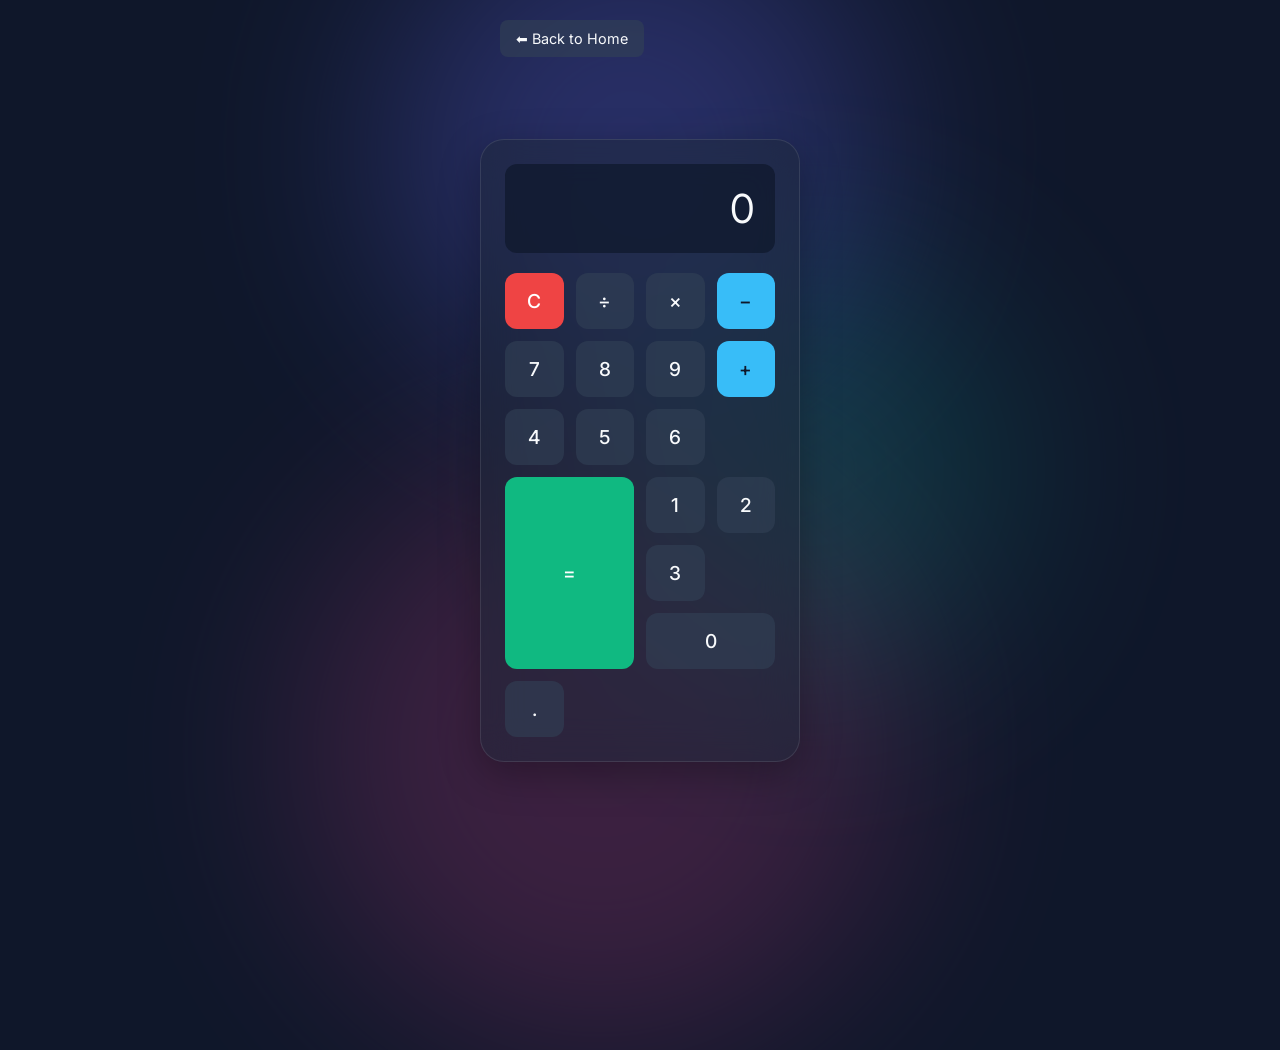
==== tools/calculator/index.html @ 0cd76e82 "Revamp site: Dark theme, separate tool pages, search bar, and docs" ====
<!DOCTYPE html>
<html lang="en">
<head>
    <meta charset="UTF-8">
    <meta name="viewport" content="width=device-width, initial-scale=1.0">
    <title>Calculator</title>
    <link href="https://fonts.googleapis.com/css2?family=Inter:wght@400;500;600&display=swap" rel="stylesheet">
    <link rel="stylesheet" href="../../style.css">
    <style>
        * { box-sizing: border-box; margin: 0; padding: 0; }
        body, html {
            height: 100vh;
            display: flex;
            align-items: center;
            justify-content: center;
        }
        .calculator {
            background: rgba(30, 41, 59, 0.5);
            backdrop-filter: blur(20px);
            -webkit-backdrop-filter: blur(20px);
            border: 1px solid rgba(255, 255, 255, 0.1);
            border-radius: 24px;
            padding: 24px;
            box-shadow: 0 12px 40px rgba(0, 0, 0, 0.3);
            width: 320px;
        }
        .display {
            background: rgba(15, 23, 42, 0.7);
            border-radius: 12px;
            padding: 20px;
            text-align: right;
            font-size: 2.5rem;
            margin-bottom: 20px;
            color: #f8fafc;
            min-height: 80px;
            word-wrap: break-word;
        }
        .buttons {
            display: grid;
            grid-template-columns: repeat(4, 1fr);
            gap: 12px;
        }
        button {
            border: none;
            padding: 16px;
            font-size: 1.2rem;
            border-radius: 12px;
            cursor: pointer;
            font-family: inherit;
            background: rgba(51, 65, 85, 0.6);
            color: #f8fafc;
            transition: all 0.2s;
            font-weight: 500;
        }
        button:hover { background: rgba(71, 85, 105, 0.9); }
        button:active { transform: scale(0.95); }
        .operator { background: #38bdf8; color: #0f172a; }
        .operator:hover { background: #7dd3fc; }
        .equals { background: #10b981; color: white; grid-column: span 2; }
        .equals:hover { background: #34d399; }
        .clear { background: #ef4444; color: white; }
        .clear:hover { background: #f87171; }
        .back-btn {
            position: absolute;
            top: 20px;
            left: 20px;
            text-decoration: none;
            color: #f8fafc;
            background: rgba(51, 65, 85, 0.6);
            padding: 10px 16px;
            border-radius: 8px;
            font-size: 0.9rem;
            transition: all 0.3s;
        }
        .back-btn:hover { background: rgba(71, 85, 105, 0.9); }
    </style>
</head>
<body>
    <!-- Background decoration -->
    <div class="bg-shape shape1"></div>
    <div class="bg-shape shape2"></div>
    <div class="bg-shape shape3"></div>

    <a href="../../index.html" class="back-btn">⬅ Back to Home</a>
    <div class="calculator">
        <div class="display" id="display">0</div>
        <div class="buttons">
            <button class="clear" onclick="clearDisplay()">C</button>
            <button onclick="append('/')">÷</button>
            <button onclick="append('*')">×</button>
            <button class="operator" onclick="append('-')">−</button>
            
            <button onclick="append('7')">7</button>
            <button onclick="append('8')">8</button>
            <button onclick="append('9')">9</button>
            <button class="operator" onclick="append('+')">+</button>
            
            <button onclick="append('4')">4</button>
            <button onclick="append('5')">5</button>
            <button onclick="append('6')">6</button>
            <button class="equals" style="grid-row: span 3;" onclick="calculate()">=</button>
            
            <button onclick="append('1')">1</button>
            <button onclick="append('2')">2</button>
            <button onclick="append('3')">3</button>
            
            <button style="grid-column: span 2;" onclick="append('0')">0</button>
            <button onclick="append('.')">.</button>
        </div>
    </div>

    <script>
        const display = document.getElementById('display');
        let current = '';

        function append(val) {
            if(current === '0' && val !== '.') current = '';
            current += val;
            updateDisplay();
        }

        function clearDisplay() {
            current = '0';
            updateDisplay();
        }

        function calculate() {
            try {
                // Warning: eval is used for simple demo purposes. In production, use a math parser.
                current = eval(current).toString();
            } catch (e) {
                current = 'Error';
            }
            updateDisplay();
        }

        function updateDisplay() {
            display.innerText = current || '0';
        }
    </script>
</body>
</html>
---- style.css ----
:root {
    --bg-color: #0f172a;
    --glass-bg: rgba(30, 41, 59, 0.7);
    --glass-border: rgba(255, 255, 255, 0.1);
    --glass-shadow: 0 8px 32px 0 rgba(0, 0, 0, 0.3);
    --text-primary: #f8fafc;
    --text-secondary: #94a3b8;
    --accent-color: #38bdf8;
    --hover-bg: rgba(51, 65, 85, 0.8);
}

* {
    margin: 0;
    padding: 0;
    box-sizing: border-box;
}

body {
    font-family: 'Inter', -apple-system, BlinkMacSystemFont, 'Segoe UI', Roboto, sans-serif;
    background-color: var(--bg-color);
    color: var(--text-primary);
    min-height: 100vh;
    overflow: hidden; /* App-like feel */
    position: relative;
}

/* Background gradient blobs for Mac blur effect */
.bg-shape {
    position: absolute;
    filter: blur(100px);
    z-index: -1;
    border-radius: 50%;
}

.shape1 {
    width: 500px;
    height: 500px;
    background: #6366f1;
    top: -100px;
    left: -100px;
    opacity: 0.3;
}

.shape2 {
    width: 600px;
    height: 600px;
    background: #ec4899;
    bottom: -150px;
    right: -100px;
    opacity: 0.2;
}

.shape3 {
    width: 400px;
    height: 400px;
    background: #14b8a6;
    top: 30%;
    left: 40%;
    opacity: 0.2;
}

/* Layout */
.app-container {
    display: flex;
    height: 100vh;
    padding: 20px;
    gap: 20px;
}

/* Glassmorphism Utility */
.glass {
    background: var(--glass-bg);
    backdrop-filter: blur(20px);
    -webkit-backdrop-filter: blur(20px);
    border: 1px solid var(--glass-border);
    border-radius: 20px;
    box-shadow: var(--glass-shadow);
}

/* Sidebar */
.sidebar {
    width: 260px;
    display: flex;
    flex-direction: column;
    padding: 30px 20px;
    flex-shrink: 0;
}

.logo {
    display: flex;
    align-items: center;
    gap: 12px;
    margin-bottom: 40px;
    padding: 0 10px;
}

.logo-icon {
    width: 32px;
    height: 32px;
    background: linear-gradient(135deg, #667eea 0%, #764ba2 100%);
    border-radius: 8px;
}

.logo h2 {
    font-size: 1.2rem;
    font-weight: 700;
    letter-spacing: -0.5px;
}

#sidebar-nav ul {
    list-style: none;
}

#sidebar-nav li {
    margin-bottom: 8px;
}

#sidebar-nav a {
    display: block;
    padding: 12px 16px;
    text-decoration: none;
    color: var(--text-secondary);
    font-weight: 500;
    border-radius: 12px;
    transition: all 0.3s ease;
}

#sidebar-nav a:hover {
    background: var(--hover-bg);
    color: var(--text-primary);
}

#sidebar-nav li.active a {
    background: var(--hover-bg);
    color: var(--accent-color);
    font-weight: 600;
    box-shadow: 0 2px 10px rgba(0,0,0,0.02);
}

/* Main Content */
.main-content {
    flex-grow: 1;
    position: relative;
    overflow: hidden;
    display: flex;
    flex-direction: column;
}

.view {
    position: absolute;
    top: 0;
    left: 0;
    width: 100%;
    height: 100%;
    opacity: 0;
    pointer-events: none;
    transition: opacity 0.4s ease;
    overflow-y: auto;
    padding: 40px;
}

.active-view {
    opacity: 1;
    pointer-events: auto;
}

/* Home View */
.topbar {
    margin-bottom: 40px;
    display: flex;
    justify-content: space-between;
    align-items: center;
    flex-wrap: wrap;
    gap: 20px;
}

.topbar-left h1 {
    font-size: 2.5rem;
    font-weight: 700;
    margin-bottom: 8px;
    letter-spacing: -1px;
}

.topbar-left p {
    color: var(--text-secondary);
    font-size: 1.1rem;
}

.search-container {
    flex-grow: 1;
    max-width: 400px;
}

.search-bar {
    width: 100%;
    padding: 14px 20px;
    border-radius: 12px;
    border: 1px solid var(--glass-border);
    background: var(--glass-bg);
    color: var(--text-primary);
    font-size: 1rem;
    font-family: inherit;
    outline: none;
    transition: all 0.3s ease;
}

.search-bar::placeholder {
    color: var(--text-secondary);
}

.search-bar:focus {
    box-shadow: 0 0 0 2px var(--accent-color);
}

.tools-grid {
    display: grid;
    grid-template-columns: repeat(auto-fill, minmax(240px, 1fr));
    gap: 24px;
}

.tool-card {
    background: var(--glass-bg);
    border: 1px solid var(--glass-border);
    border-radius: 16px;
    padding: 24px;
    cursor: pointer;
    transition: all 0.3s ease;
    display: flex;
    flex-direction: column;
    align-items: flex-start;
}

.tool-card:hover {
    transform: translateY(-5px);
    box-shadow: 0 12px 40px rgba(31, 38, 135, 0.1);
    background: var(--hover-bg);
}

.tool-icon {
    width: 48px;
    height: 48px;
    background: linear-gradient(135deg, #a18cd1 0%, #fbc2eb 100%);
    border-radius: 12px;
    margin-bottom: 16px;
    display: flex;
    align-items: center;
    justify-content: center;
    color: white;
    font-size: 24px;
}

.tool-card h3 {
    font-size: 1.2rem;
    margin-bottom: 8px;
}

.tool-card p {
    color: var(--text-secondary);
    font-size: 0.9rem;
    line-height: 1.4;
}
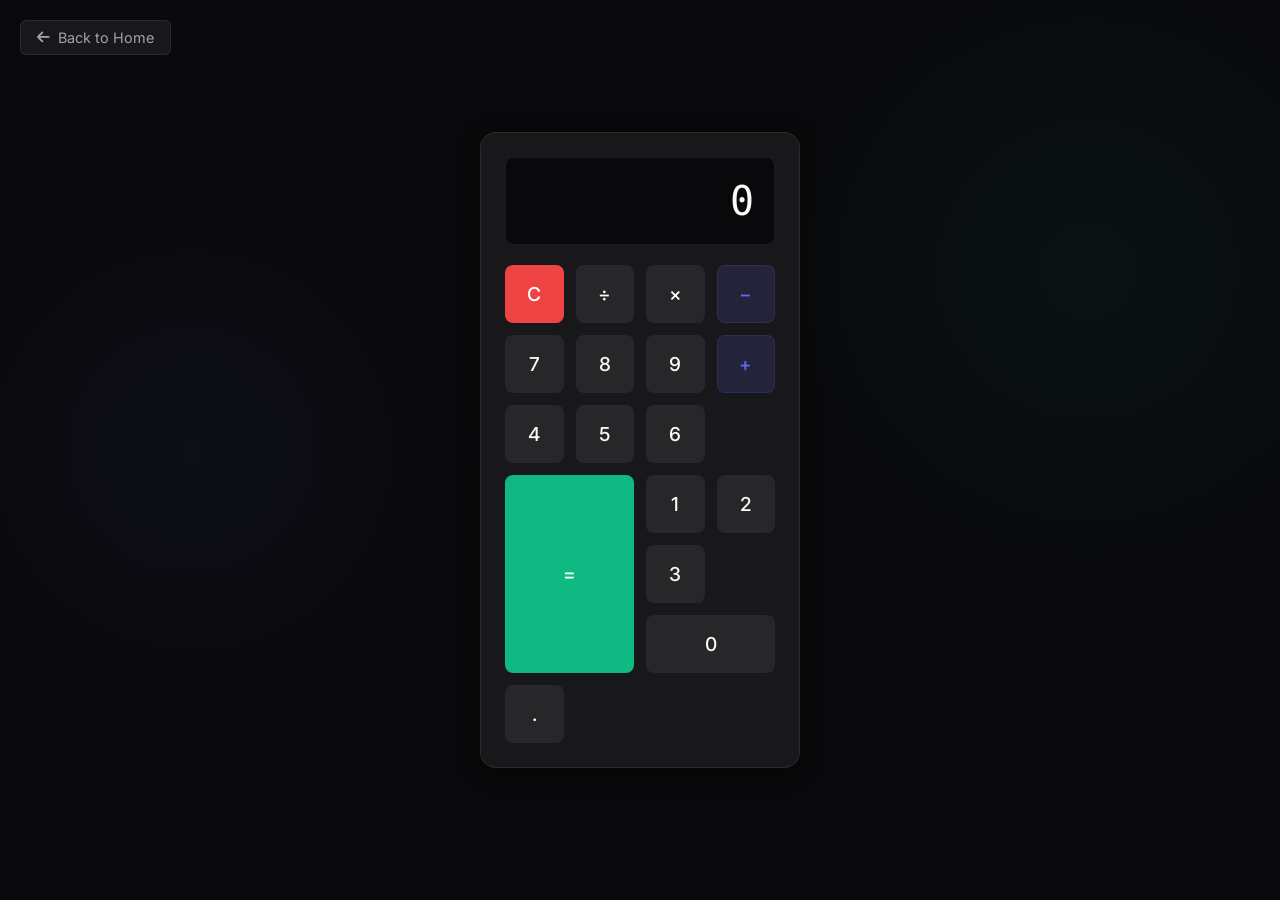
==== commit ec53468f: "Premium UI redesign, FA integration, and Currency Converter tool" ====
--- a/tools/calculator/index.html
+++ b/tools/calculator/index.html
@@ -5,6 +5,7 @@
     <meta name="viewport" content="width=device-width, initial-scale=1.0">
     <title>Calculator</title>
     <link href="https://fonts.googleapis.com/css2?family=Inter:wght@400;500;600&display=swap" rel="stylesheet">
+    <link rel="stylesheet" href="https://cdnjs.cloudflare.com/ajax/libs/font-awesome/6.4.0/css/all.min.css">
     <link rel="stylesheet" href="../../style.css">
     <style>
         * { box-sizing: border-box; margin: 0; padding: 0; }
@@ -15,25 +16,25 @@
             justify-content: center;
         }
         .calculator {
-            background: rgba(30, 41, 59, 0.5);
-            backdrop-filter: blur(20px);
-            -webkit-backdrop-filter: blur(20px);
-            border: 1px solid rgba(255, 255, 255, 0.1);
-            border-radius: 24px;
+            background: var(--surface-color);
+            border: 1px solid var(--border-color);
+            border-radius: 16px;
             padding: 24px;
-            box-shadow: 0 12px 40px rgba(0, 0, 0, 0.3);
+            box-shadow: var(--card-shadow);
             width: 320px;
         }
         .display {
-            background: rgba(15, 23, 42, 0.7);
-            border-radius: 12px;
+            background: #09090b;
+            border-radius: 8px;
+            border: 1px solid var(--border-color);
             padding: 20px;
             text-align: right;
             font-size: 2.5rem;
             margin-bottom: 20px;
-            color: #f8fafc;
+            color: var(--text-primary);
             min-height: 80px;
             word-wrap: break-word;
+            font-family: monospace;
         }
         .buttons {
             display: grid;
@@ -41,47 +42,46 @@
             gap: 12px;
         }
         button {
-            border: none;
+            border: 1px solid transparent;
             padding: 16px;
             font-size: 1.2rem;
-            border-radius: 12px;
+            border-radius: 8px;
             cursor: pointer;
             font-family: inherit;
-            background: rgba(51, 65, 85, 0.6);
-            color: #f8fafc;
+            background: var(--hover-bg);
+            color: var(--text-primary);
             transition: all 0.2s;
             font-weight: 500;
         }
-        button:hover { background: rgba(71, 85, 105, 0.9); }
+        button:hover { background: #3f3f46; border-color: var(--border-color); }
         button:active { transform: scale(0.95); }
-        .operator { background: #38bdf8; color: #0f172a; }
-        .operator:hover { background: #7dd3fc; }
+        .operator { background: var(--accent-glow); color: var(--accent-color); border: 1px solid var(--accent-glow); }
+        .operator:hover { background: var(--accent-color); color: white; }
         .equals { background: #10b981; color: white; grid-column: span 2; }
-        .equals:hover { background: #34d399; }
+        .equals:hover { background: #059669; }
         .clear { background: #ef4444; color: white; }
-        .clear:hover { background: #f87171; }
+        .clear:hover { background: #dc2626; }
         .back-btn {
             position: absolute;
             top: 20px;
             left: 20px;
             text-decoration: none;
-            color: #f8fafc;
-            background: rgba(51, 65, 85, 0.6);
-            padding: 10px 16px;
-            border-radius: 8px;
+            color: var(--text-secondary);
+            background: var(--surface-color);
+            border: 1px solid var(--border-color);
+            padding: 8px 16px;
+            border-radius: 6px;
             font-size: 0.9rem;
-            transition: all 0.3s;
+            transition: all 0.2s;
+            display: flex;
+            align-items: center;
+            gap: 8px;
         }
-        .back-btn:hover { background: rgba(71, 85, 105, 0.9); }
+        .back-btn:hover { color: var(--text-primary); border-color: var(--accent-color); }
     </style>
 </head>
 <body>
-    <!-- Background decoration -->
-    <div class="bg-shape shape1"></div>
-    <div class="bg-shape shape2"></div>
-    <div class="bg-shape shape3"></div>
-
-    <a href="../../index.html" class="back-btn">⬅ Back to Home</a>
+    <a href="../../index.html" class="back-btn"><i class="fa-solid fa-arrow-left"></i> Back to Home</a>
     <div class="calculator">
         <div class="display" id="display">0</div>
         <div class="buttons">
--- a/style.css
+++ b/style.css
@@ -1,12 +1,13 @@
 :root {
-    --bg-color: #0f172a;
-    --glass-bg: rgba(30, 41, 59, 0.7);
-    --glass-border: rgba(255, 255, 255, 0.1);
-    --glass-shadow: 0 8px 32px 0 rgba(0, 0, 0, 0.3);
-    --text-primary: #f8fafc;
-    --text-secondary: #94a3b8;
-    --accent-color: #38bdf8;
-    --hover-bg: rgba(51, 65, 85, 0.8);
+    --bg-color: #09090b; /* Deep obsidian */
+    --surface-color: #18181b; /* Slightly lighter zinc */
+    --border-color: rgba(255, 255, 255, 0.08);
+    --text-primary: #fafafa;
+    --text-secondary: #a1a1aa;
+    --accent-color: #6366f1; /* Premium indigo */
+    --accent-glow: rgba(99, 102, 241, 0.15);
+    --hover-bg: #27272a;
+    --card-shadow: 0 4px 20px rgba(0, 0, 0, 0.4);
 }
 
 * {
@@ -20,61 +21,23 @@
     background-color: var(--bg-color);
     color: var(--text-primary);
     min-height: 100vh;
-    overflow: hidden; /* App-like feel */
-    position: relative;
-}
-
-/* Background gradient blobs for Mac blur effect */
-.bg-shape {
-    position: absolute;
-    filter: blur(100px);
-    z-index: -1;
-    border-radius: 50%;
-}
-
-.shape1 {
-    width: 500px;
-    height: 500px;
-    background: #6366f1;
-    top: -100px;
-    left: -100px;
-    opacity: 0.3;
-}
-
-.shape2 {
-    width: 600px;
-    height: 600px;
-    background: #ec4899;
-    bottom: -150px;
-    right: -100px;
-    opacity: 0.2;
-}
-
-.shape3 {
-    width: 400px;
-    height: 400px;
-    background: #14b8a6;
-    top: 30%;
-    left: 40%;
-    opacity: 0.2;
+    overflow-x: hidden;
+    /* Subtle ambient mesh background effect */
+    background-image: radial-gradient(circle at 15% 50%, rgba(99, 102, 241, 0.05), transparent 25%),
+                      radial-gradient(circle at 85% 30%, rgba(20, 184, 166, 0.05), transparent 25%);
+    -webkit-font-smoothing: antialiased;
 }
 
 /* Layout */
 .app-container {
     display: flex;
     height: 100vh;
-    padding: 20px;
-    gap: 20px;
-}
-
-/* Glassmorphism Utility */
+}
+
+/* Premium Surface Utility */
 .glass {
-    background: var(--glass-bg);
-    backdrop-filter: blur(20px);
-    -webkit-backdrop-filter: blur(20px);
-    border: 1px solid var(--glass-border);
-    border-radius: 20px;
-    box-shadow: var(--glass-shadow);
+    background: var(--surface-color);
+    border: 1px solid var(--border-color);
 }
 
 /* Sidebar */
@@ -84,6 +47,8 @@
     flex-direction: column;
     padding: 30px 20px;
     flex-shrink: 0;
+    border-right: 1px solid var(--border-color);
+    background: #09090b; /* Match bg or slightly lighter */
 }
 
 .logo {
@@ -97,13 +62,19 @@
 .logo-icon {
     width: 32px;
     height: 32px;
-    background: linear-gradient(135deg, #667eea 0%, #764ba2 100%);
+    background: var(--accent-color);
     border-radius: 8px;
+    display: flex;
+    align-items: center;
+    justify-content: center;
+    color: white;
+    font-size: 14px;
+    box-shadow: 0 0 15px var(--accent-glow);
 }
 
 .logo h2 {
     font-size: 1.2rem;
-    font-weight: 700;
+    font-weight: 600;
     letter-spacing: -0.5px;
 }
 
@@ -112,17 +83,27 @@
 }
 
 #sidebar-nav li {
-    margin-bottom: 8px;
+    margin-bottom: 6px;
 }
 
 #sidebar-nav a {
-    display: block;
-    padding: 12px 16px;
+    display: flex;
+    align-items: center;
+    gap: 12px;
+    padding: 10px 14px;
     text-decoration: none;
     color: var(--text-secondary);
     font-weight: 500;
-    border-radius: 12px;
-    transition: all 0.3s ease;
+    font-size: 0.95rem;
+    border-radius: 8px;
+    transition: all 0.2s ease;
+}
+
+#sidebar-nav a i {
+    width: 20px;
+    text-align: center;
+    font-size: 1.1rem;
+    opacity: 0.7;
 }
 
 #sidebar-nav a:hover {
@@ -130,78 +111,77 @@
     color: var(--text-primary);
 }
 
+#sidebar-nav a:hover i {
+    opacity: 1;
+}
+
 #sidebar-nav li.active a {
-    background: var(--hover-bg);
+    background: var(--surface-color);
+    color: var(--text-primary);
+    border: 1px solid var(--border-color);
+}
+
+#sidebar-nav li.active a i {
     color: var(--accent-color);
-    font-weight: 600;
-    box-shadow: 0 2px 10px rgba(0,0,0,0.02);
+    opacity: 1;
 }
 
 /* Main Content */
 .main-content {
     flex-grow: 1;
     position: relative;
-    overflow: hidden;
-    display: flex;
-    flex-direction: column;
-}
-
-.view {
-    position: absolute;
-    top: 0;
-    left: 0;
-    width: 100%;
-    height: 100%;
-    opacity: 0;
-    pointer-events: none;
-    transition: opacity 0.4s ease;
     overflow-y: auto;
-    padding: 40px;
-}
-
-.active-view {
-    opacity: 1;
-    pointer-events: auto;
-}
-
-/* Home View */
+    padding: 40px 60px;
+}
+
+/* Topbar */
 .topbar {
     margin-bottom: 40px;
     display: flex;
     justify-content: space-between;
-    align-items: center;
+    align-items: flex-end;
     flex-wrap: wrap;
     gap: 20px;
 }
 
 .topbar-left h1 {
-    font-size: 2.5rem;
-    font-weight: 700;
-    margin-bottom: 8px;
+    font-size: 2rem;
+    font-weight: 600;
+    margin-bottom: 6px;
     letter-spacing: -1px;
 }
 
 .topbar-left p {
     color: var(--text-secondary);
-    font-size: 1.1rem;
+    font-size: 1rem;
 }
 
 .search-container {
     flex-grow: 1;
-    max-width: 400px;
+    max-width: 350px;
+    position: relative;
+}
+
+.search-icon {
+    position: absolute;
+    left: 14px;
+    top: 50%;
+    transform: translateY(-50%);
+    color: var(--text-secondary);
+    font-size: 0.9rem;
 }
 
 .search-bar {
     width: 100%;
-    padding: 14px 20px;
-    border-radius: 12px;
-    border: 1px solid var(--glass-border);
-    background: var(--glass-bg);
-    color: var(--text-primary);
-    font-size: 1rem;
+    padding: 10px 16px 10px 40px;
+    border-radius: 8px;
+    border: 1px solid var(--border-color);
+    background: var(--surface-color);
+    color: var(--text-primary);
+    font-size: 0.9rem;
     font-family: inherit;
     outline: none;
-    transition: all 0.3s ease;
+    transition: all 0.2s ease;
 }
 
 .search-bar::placeholder {
@@ -209,55 +189,63 @@
 }
 
 .search-bar:focus {
-    box-shadow: 0 0 0 2px var(--accent-color);
-}
-
+    border-color: var(--accent-color);
+    box-shadow: 0 0 0 2px var(--accent-glow);
+}
+
+/* Grid & Cards */
 .tools-grid {
     display: grid;
-    grid-template-columns: repeat(auto-fill, minmax(240px, 1fr));
-    gap: 24px;
+    grid-template-columns: repeat(auto-fill, minmax(260px, 1fr));
+    gap: 20px;
 }
 
 .tool-card {
-    background: var(--glass-bg);
-    border: 1px solid var(--glass-border);
-    border-radius: 16px;
+    background: var(--surface-color);
+    border: 1px solid var(--border-color);
+    border-radius: 12px;
     padding: 24px;
     cursor: pointer;
-    transition: all 0.3s ease;
+    transition: all 0.2s ease;
     display: flex;
     flex-direction: column;
     align-items: flex-start;
 }
 
 .tool-card:hover {
-    transform: translateY(-5px);
-    box-shadow: 0 12px 40px rgba(31, 38, 135, 0.1);
+    border-color: var(--accent-color);
+    box-shadow: 0 8px 30px rgba(0, 0, 0, 0.5), 0 0 15px var(--accent-glow);
+    transform: translateY(-2px);
+}
+
+.tool-icon {
+    width: 44px;
+    height: 44px;
     background: var(--hover-bg);
-}
-
-.tool-icon {
-    width: 48px;
-    height: 48px;
-    background: linear-gradient(135deg, #a18cd1 0%, #fbc2eb 100%);
-    border-radius: 12px;
+    border: 1px solid var(--border-color);
+    border-radius: 10px;
     margin-bottom: 16px;
     display: flex;
     align-items: center;
     justify-content: center;
+    color: var(--accent-color);
+    font-size: 20px;
+    transition: all 0.2s;
+}
+
+.tool-card:hover .tool-icon {
+    background: var(--accent-color);
     color: white;
-    font-size: 24px;
 }
 
 .tool-card h3 {
-    font-size: 1.2rem;
-    margin-bottom: 8px;
+    font-size: 1.1rem;
+    font-weight: 600;
+    margin-bottom: 6px;
 }
 
 .tool-card p {
     color: var(--text-secondary);
-    font-size: 0.9rem;
-    line-height: 1.4;
-}
-
-
+    font-size: 0.85rem;
+    line-height: 1.5;
+}
